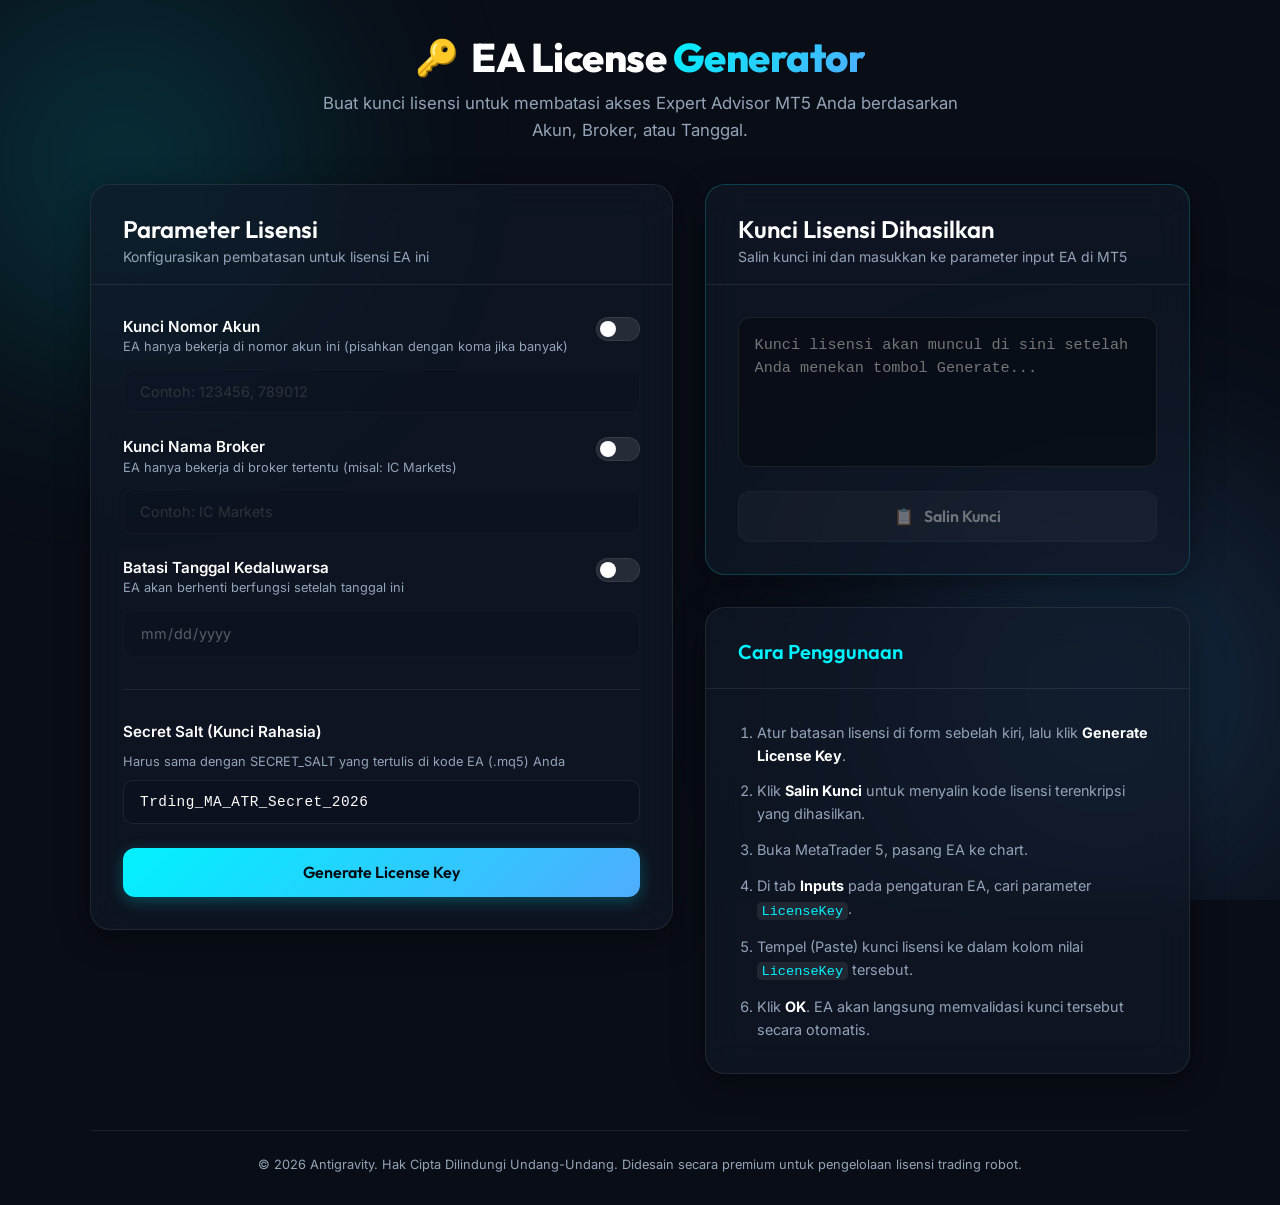
==== LicenseGenerator/index.html @ a2bd049f "Add files via upload" ====
<!DOCTYPE html>
<html lang="id">
<head>
    <meta charset="UTF-8">
    <meta name="viewport" content="width=device-width, initial-scale=1.0">
    <title>MT5 EA License Key Generator</title>
    <link rel="preconnect" href="https://fonts.googleapis.com">
    <link rel="preconnect" href="https://fonts.gstatic.com" crossorigin>
    <link href="https://fonts.googleapis.com/css2?family=Inter:wght@300;400;500;600;700&family=Outfit:wght@400;500;600;700;800&display=swap" rel="stylesheet">
    <link rel="stylesheet" href="style.css">
</head>
<body>
    <!-- Background Decorative Glows -->
    <div class="glow-bg">
        <div class="glow-circle glow-circle-1"></div>
        <div class="glow-circle glow-circle-2"></div>
    </div>

    <div class="container">
        <!-- Header -->
        <header>
            <div class="logo">
                <span class="logo-icon">🔑</span>
                <h1>EA License <span>Generator</span></h1>
            </div>
            <p class="subtitle">Buat kunci lisensi untuk membatasi akses Expert Advisor MT5 Anda berdasarkan Akun, Broker, atau Tanggal.</p>
        </header>

        <div class="grid">
            <!-- Form Card -->
            <div class="card glass">
                <div class="card-header">
                    <h2>Parameter Lisensi</h2>
                    <p>Konfigurasikan pembatasan untuk lisensi EA ini</p>
                </div>
                
                <div class="card-body">
                    <!-- Account Lock -->
                    <div class="form-group">
                        <div class="toggle-container">
                            <label for="lock-account-toggle" class="toggle-label">
                                <span class="label-title">Kunci Nomor Akun</span>
                                <span class="label-desc">EA hanya bekerja di nomor akun ini (pisahkan dengan koma jika banyak)</span>
                            </label>
                            <label class="switch">
                                <input type="checkbox" id="lock-account-toggle">
                                <span class="slider"></span>
                            </label>
                        </div>
                        <input type="text" id="account-input" class="form-control" placeholder="Contoh: 123456, 789012" disabled>
                    </div>

                    <!-- Broker Lock -->
                    <div class="form-group">
                        <div class="toggle-container">
                            <label for="lock-broker-toggle" class="toggle-label">
                                <span class="label-title">Kunci Nama Broker</span>
                                <span class="label-desc">EA hanya bekerja di broker tertentu (misal: IC Markets)</span>
                            </label>
                            <label class="switch">
                                <input type="checkbox" id="lock-broker-toggle">
                                <span class="slider"></span>
                            </label>
                        </div>
                        <input type="text" id="broker-input" class="form-control" placeholder="Contoh: IC Markets" disabled>
                    </div>

                    <!-- Expiration Lock -->
                    <div class="form-group">
                        <div class="toggle-container">
                            <label for="lock-expiry-toggle" class="toggle-label">
                                <span class="label-title">Batasi Tanggal Kedaluwarsa</span>
                                <span class="label-desc">EA akan berhenti berfungsi setelah tanggal ini</span>
                            </label>
                            <label class="switch">
                                <input type="checkbox" id="lock-expiry-toggle">
                                <span class="slider"></span>
                            </label>
                        </div>
                        <input type="date" id="expiry-input" class="form-control" disabled>
                    </div>

                    <div class="divider"></div>

                    <!-- Secret Salt -->
                    <div class="form-group">
                        <label for="salt-input" class="label-title">Secret Salt (Kunci Rahasia)</label>
                        <span class="label-desc">Harus sama dengan SECRET_SALT yang tertulis di kode EA (.mq5) Anda</span>
                        <input type="text" id="salt-input" class="form-control font-mono" value="Trding_MA_ATR_Secret_2026">
                    </div>

                    <!-- Action Button -->
                    <button id="generate-btn" class="btn btn-primary">
                        <span>Generate License Key</span>
                        <span class="spinner hidden"></span>
                    </button>
                </div>
            </div>

            <!-- Output and Instructions -->
            <div class="right-column">
                <!-- Output Card -->
                <div class="card glass result-card">
                    <div class="card-header">
                        <h2>Kunci Lisensi Dihasilkan</h2>
                        <p>Salin kunci ini dan masukkan ke parameter input EA di MT5</p>
                    </div>
                    <div class="card-body">
                        <div class="result-box">
                            <textarea id="license-output" readonly placeholder="Kunci lisensi akan muncul di sini setelah Anda menekan tombol Generate..."></textarea>
                        </div>
                        <button id="copy-btn" class="btn btn-secondary" disabled>
                            <span class="btn-icon">📋</span> <span id="copy-text">Salin Kunci</span>
                        </button>
                    </div>
                </div>

                <!-- How to Use Card -->
                <div class="card glass info-card">
                    <div class="card-header">
                        <h3>Cara Penggunaan</h3>
                    </div>
                    <div class="card-body">
                        <ol class="steps-list">
                            <li>Atur batasan lisensi di form sebelah kiri, lalu klik <strong>Generate License Key</strong>.</li>
                            <li>Klik <strong>Salin Kunci</strong> untuk menyalin kode lisensi terenkripsi yang dihasilkan.</li>
                            <li>Buka MetaTrader 5, pasang EA ke chart.</li>
                            <li>Di tab <strong>Inputs</strong> pada pengaturan EA, cari parameter <code>LicenseKey</code>.</li>
                            <li>Tempel (Paste) kunci lisensi ke dalam kolom nilai <code>LicenseKey</code> tersebut.</li>
                            <li>Klik <strong>OK</strong>. EA akan langsung memvalidasi kunci tersebut secara otomatis.</li>
                        </ol>
                    </div>
                </div>
            </div>
        </div>
        
        <footer>
            <p>&copy; 2026 Antigravity. Hak Cipta Dilindungi Undang-Undang. Didesain secara premium untuk pengelolaan lisensi trading robot.</p>
        </footer>
    </div>

    <script src="script.js"></script>
</body>
</html>
---- LicenseGenerator/style.css ----
/* Reset & Base Styles */
* {
    margin: 0;
    padding: 0;
    box-sizing: border-box;
}

:root {
    --bg-primary: #090d16;
    --bg-surface: rgba(17, 25, 40, 0.65);
    --border-color: rgba(255, 255, 255, 0.08);
    --text-primary: #ffffff;
    --text-secondary: #94a3b8;
    --accent-teal: #00f2fe;
    --accent-blue: #4facfe;
    --accent-glow: rgba(0, 242, 254, 0.15);
    --font-heading: 'Outfit', sans-serif;
    --font-body: 'Inter', sans-serif;
    --transition-fast: 0.2s ease;
    --transition-normal: 0.3s cubic-bezier(0.4, 0, 0.2, 1);
}

body {
    background-color: var(--bg-primary);
    color: var(--text-primary);
    font-family: var(--font-body);
    min-height: 100vh;
    display: flex;
    justify-content: center;
    align-items: center;
    overflow-x: hidden;
    position: relative;
    padding: 2rem 1rem;
}

/* Background Glowing Circles */
.glow-bg {
    position: fixed;
    top: 0;
    left: 0;
    width: 100%;
    height: 100%;
    z-index: -1;
    overflow: hidden;
    pointer-events: none;
}

.glow-circle {
    position: absolute;
    border-radius: 50%;
    filter: blur(120px);
    opacity: 0.3;
}

.glow-circle-1 {
    top: -10%;
    left: -10%;
    width: 500px;
    height: 500px;
    background: radial-gradient(circle, var(--accent-teal) 0%, rgba(79, 172, 254, 0) 70%);
    animation: float1 20s infinite alternate;
}

.glow-circle-2 {
    bottom: -10%;
    right: -10%;
    width: 600px;
    height: 600px;
    background: radial-gradient(circle, var(--accent-blue) 0%, rgba(0, 242, 254, 0) 70%);
    animation: float2 25s infinite alternate;
}

@keyframes float1 {
    0% { transform: translate(0, 0) scale(1); }
    100% { transform: translate(50px, 80px) scale(1.1); }
}

@keyframes float2 {
    0% { transform: translate(0, 0) scale(1); }
    100% { transform: translate(-80px, -50px) scale(1.05); }
}

/* Container & Layout */
.container {
    width: 100%;
    max-width: 1100px;
    margin: 0 auto;
    display: flex;
    flex-direction: column;
    gap: 2.5rem;
}

header {
    text-align: center;
}

.logo {
    display: flex;
    align-items: center;
    justify-content: center;
    gap: 0.8rem;
    margin-bottom: 0.5rem;
}

.logo-icon {
    font-size: 2.2rem;
    animation: pulseKey 3s infinite ease-in-out;
}

@keyframes pulseKey {
    0%, 100% { transform: scale(1) rotate(0deg); }
    50% { transform: scale(1.1) rotate(15deg); }
}

header h1 {
    font-family: var(--font-heading);
    font-size: 2.5rem;
    font-weight: 800;
    letter-spacing: -0.5px;
}

header h1 span {
    background: linear-gradient(135deg, var(--accent-teal), var(--accent-blue));
    -webkit-background-clip: text;
    -webkit-text-fill-color: transparent;
}

.subtitle {
    color: var(--text-secondary);
    font-size: 1.05rem;
    max-width: 650px;
    margin: 0 auto;
    line-height: 1.6;
}

.grid {
    display: grid;
    grid-template-columns: 1.2fr 1fr;
    gap: 2rem;
    align-items: start;
}

.right-column {
    display: flex;
    flex-direction: column;
    gap: 2rem;
}

/* Card Styling (Glassmorphism) */
.card {
    border-radius: 1.25rem;
    border: 1px solid var(--border-color);
    overflow: hidden;
    transition: transform var(--transition-normal), box-shadow var(--transition-normal);
}

.card.glass {
    background: var(--bg-surface);
    backdrop-filter: blur(20px);
    -webkit-backdrop-filter: blur(20px);
    box-shadow: 0 8px 32px 0 rgba(0, 0, 0, 0.4);
}

.card:hover {
    transform: translateY(-2px);
    box-shadow: 0 12px 40px 0 rgba(0, 0, 0, 0.5), 0 0 15px 0 var(--accent-glow);
}

.card-header {
    padding: 1.8rem 2rem 1.2rem;
    border-bottom: 1px solid var(--border-color);
}

.card-header h2 {
    font-family: var(--font-heading);
    font-size: 1.5rem;
    font-weight: 600;
    margin-bottom: 0.25rem;
}

.card-header h3 {
    font-family: var(--font-heading);
    font-size: 1.25rem;
    font-weight: 600;
    color: var(--accent-teal);
}

.card-header p {
    color: var(--text-secondary);
    font-size: 0.875rem;
}

.card-body {
    padding: 2rem;
    display: flex;
    flex-direction: column;
    gap: 1.5rem;
}

/* Form Elements */
.form-group {
    display: flex;
    flex-direction: column;
    gap: 0.6rem;
}

.toggle-container {
    display: flex;
    justify-content: space-between;
    align-items: flex-start;
    gap: 1.5rem;
    margin-bottom: 0.2rem;
}

.toggle-label {
    display: flex;
    flex-direction: column;
    cursor: pointer;
}

.label-title {
    font-weight: 600;
    font-size: 0.95rem;
    color: var(--text-primary);
}

.label-desc {
    font-size: 0.8rem;
    color: var(--text-secondary);
    line-height: 1.4;
    margin-top: 0.15rem;
}

.form-control {
    background: rgba(10, 15, 30, 0.5);
    border: 1px solid var(--border-color);
    border-radius: 0.6rem;
    padding: 0.8rem 1rem;
    color: var(--text-primary);
    font-family: var(--font-body);
    font-size: 0.9rem;
    transition: border-color var(--transition-fast), box-shadow var(--transition-fast);
}

.form-control:focus {
    outline: none;
    border-color: var(--accent-teal);
    box-shadow: 0 0 8px 0 var(--accent-glow);
}

.form-control:disabled {
    opacity: 0.3;
    cursor: not-allowed;
}

.font-mono {
    font-family: 'Courier New', Courier, monospace;
    letter-spacing: 0.5px;
}

/* Divider */
.divider {
    height: 1px;
    background: var(--border-color);
    margin: 0.5rem 0;
}

/* Switches (Toggles) */
.switch {
    position: relative;
    display: inline-block;
    width: 44px;
    height: 24px;
    flex-shrink: 0;
}

.switch input {
    opacity: 0;
    width: 0;
    height: 0;
}

.slider {
    position: absolute;
    cursor: pointer;
    top: 0;
    left: 0;
    right: 0;
    bottom: 0;
    background-color: rgba(255, 255, 255, 0.1);
    transition: .4s;
    border-radius: 24px;
    border: 1px solid var(--border-color);
}

.slider:before {
    position: absolute;
    content: "";
    height: 16px;
    width: 16px;
    left: 3px;
    bottom: 3px;
    background-color: white;
    transition: .4s;
    border-radius: 50%;
}

input:checked + .slider {
    background: linear-gradient(135deg, var(--accent-teal), var(--accent-blue));
}

input:checked + .slider:before {
    transform: translateX(20px);
}

/* Buttons */
.btn {
    display: flex;
    justify-content: center;
    align-items: center;
    gap: 0.6rem;
    font-family: var(--font-heading);
    font-weight: 600;
    font-size: 1rem;
    padding: 0.9rem 1.8rem;
    border-radius: 0.75rem;
    cursor: pointer;
    transition: transform var(--transition-fast), opacity var(--transition-fast), box-shadow var(--transition-fast);
    border: none;
}

.btn-primary {
    background: linear-gradient(135deg, var(--accent-teal), var(--accent-blue));
    color: #050a12;
    box-shadow: 0 4px 15px rgba(0, 242, 254, 0.25);
}

.btn-primary:hover {
    transform: scale(1.02);
    box-shadow: 0 6px 20px rgba(0, 242, 254, 0.4);
}

.btn-primary:active {
    transform: scale(0.98);
}

.btn-secondary {
    background: rgba(255, 255, 255, 0.08);
    color: var(--text-primary);
    border: 1px solid var(--border-color);
}

.btn-secondary:hover:not(:disabled) {
    background: rgba(255, 255, 255, 0.15);
    transform: scale(1.02);
}

.btn:disabled {
    opacity: 0.4;
    cursor: not-allowed;
}

/* Spinner */
.spinner {
    width: 18px;
    height: 18px;
    border: 2px solid rgba(5, 10, 18, 0.3);
    border-top: 2px solid #050a12;
    border-radius: 50%;
    animation: spin 0.8s linear infinite;
}

.hidden {
    display: none !important;
}

@keyframes spin {
    0% { transform: rotate(0deg); }
    100% { transform: rotate(360deg); }
}

/* Result Card & Box */
.result-card {
    border-color: rgba(0, 242, 254, 0.2);
}

.result-box {
    background: rgba(5, 10, 18, 0.6);
    border: 1px solid var(--border-color);
    border-radius: 0.75rem;
    padding: 1rem;
    height: 150px;
}

.result-box textarea {
    width: 100%;
    height: 100%;
    background: transparent;
    border: none;
    outline: none;
    resize: none;
    color: var(--accent-teal);
    font-family: 'Courier New', Courier, monospace;
    font-size: 0.95rem;
    line-height: 1.5;
    word-break: break-all;
}

/* How to Use Info */
.info-card {
    font-size: 0.9rem;
    line-height: 1.6;
}

.steps-list {
    padding-left: 1.2rem;
    color: var(--text-secondary);
    display: flex;
    flex-direction: column;
    gap: 0.8rem;
}

.steps-list li strong {
    color: var(--text-primary);
}

.steps-list li code {
    background: rgba(255, 255, 255, 0.08);
    padding: 0.1rem 0.3rem;
    border-radius: 0.3rem;
    font-family: monospace;
    font-size: 0.85rem;
    color: var(--accent-teal);
}

/* Footer */
footer {
    text-align: center;
    color: var(--text-secondary);
    font-size: 0.8rem;
    margin-top: 1rem;
    border-top: 1px solid var(--border-color);
    padding-top: 1.5rem;
    line-height: 1.5;
}

/* Responsive Grid */
@media (max-width: 900px) {
    .grid {
        grid-template-columns: 1fr;
    }
    
    body {
        padding: 1rem;
    }
}
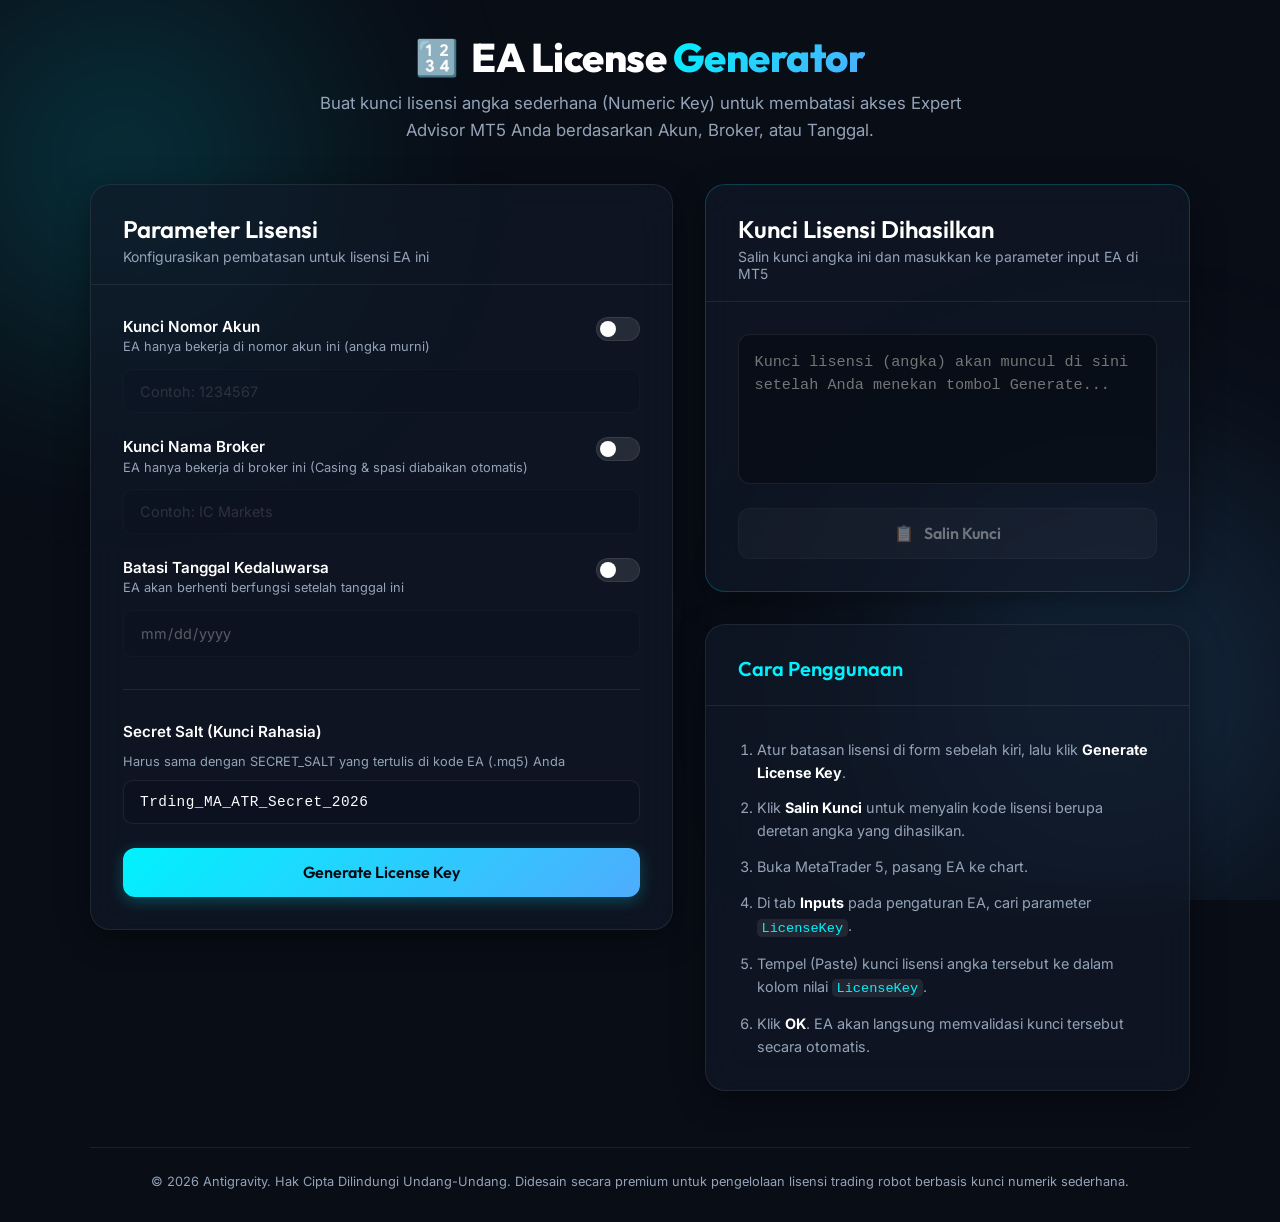
==== commit b8d2a9a2: "Add files via upload" ====
--- a/LicenseGenerator/index.html
+++ b/LicenseGenerator/index.html
@@ -3,7 +3,7 @@
 <head>
     <meta charset="UTF-8">
     <meta name="viewport" content="width=device-width, initial-scale=1.0">
-    <title>MT5 EA License Key Generator</title>
+    <title>MT5 EA License Key Generator (Numeric)</title>
     <link rel="preconnect" href="https://fonts.googleapis.com">
     <link rel="preconnect" href="https://fonts.gstatic.com" crossorigin>
     <link href="https://fonts.googleapis.com/css2?family=Inter:wght@300;400;500;600;700&family=Outfit:wght@400;500;600;700;800&display=swap" rel="stylesheet">
@@ -20,10 +20,10 @@
         <!-- Header -->
         <header>
             <div class="logo">
-                <span class="logo-icon">🔑</span>
+                <span class="logo-icon">🔢</span>
                 <h1>EA License <span>Generator</span></h1>
             </div>
-            <p class="subtitle">Buat kunci lisensi untuk membatasi akses Expert Advisor MT5 Anda berdasarkan Akun, Broker, atau Tanggal.</p>
+            <p class="subtitle">Buat kunci lisensi angka sederhana (Numeric Key) untuk membatasi akses Expert Advisor MT5 Anda berdasarkan Akun, Broker, atau Tanggal.</p>
         </header>
 
         <div class="grid">
@@ -40,14 +40,14 @@
                         <div class="toggle-container">
                             <label for="lock-account-toggle" class="toggle-label">
                                 <span class="label-title">Kunci Nomor Akun</span>
-                                <span class="label-desc">EA hanya bekerja di nomor akun ini (pisahkan dengan koma jika banyak)</span>
+                                <span class="label-desc">EA hanya bekerja di nomor akun ini (angka murni)</span>
                             </label>
                             <label class="switch">
                                 <input type="checkbox" id="lock-account-toggle">
                                 <span class="slider"></span>
                             </label>
                         </div>
-                        <input type="text" id="account-input" class="form-control" placeholder="Contoh: 123456, 789012" disabled>
+                        <input type="text" id="account-input" class="form-control" placeholder="Contoh: 1234567" disabled>
                     </div>
 
                     <!-- Broker Lock -->
@@ -55,7 +55,7 @@
                         <div class="toggle-container">
                             <label for="lock-broker-toggle" class="toggle-label">
                                 <span class="label-title">Kunci Nama Broker</span>
-                                <span class="label-desc">EA hanya bekerja di broker tertentu (misal: IC Markets)</span>
+                                <span class="label-desc">EA hanya bekerja di broker ini (Casing & spasi diabaikan otomatis)</span>
                             </label>
                             <label class="switch">
                                 <input type="checkbox" id="lock-broker-toggle">
@@ -103,11 +103,11 @@
                 <div class="card glass result-card">
                     <div class="card-header">
                         <h2>Kunci Lisensi Dihasilkan</h2>
-                        <p>Salin kunci ini dan masukkan ke parameter input EA di MT5</p>
+                        <p>Salin kunci angka ini dan masukkan ke parameter input EA di MT5</p>
                     </div>
                     <div class="card-body">
                         <div class="result-box">
-                            <textarea id="license-output" readonly placeholder="Kunci lisensi akan muncul di sini setelah Anda menekan tombol Generate..."></textarea>
+                            <textarea id="license-output" readonly placeholder="Kunci lisensi (angka) akan muncul di sini setelah Anda menekan tombol Generate..."></textarea>
                         </div>
                         <button id="copy-btn" class="btn btn-secondary" disabled>
                             <span class="btn-icon">📋</span> <span id="copy-text">Salin Kunci</span>
@@ -123,10 +123,10 @@
                     <div class="card-body">
                         <ol class="steps-list">
                             <li>Atur batasan lisensi di form sebelah kiri, lalu klik <strong>Generate License Key</strong>.</li>
-                            <li>Klik <strong>Salin Kunci</strong> untuk menyalin kode lisensi terenkripsi yang dihasilkan.</li>
+                            <li>Klik <strong>Salin Kunci</strong> untuk menyalin kode lisensi berupa deretan angka yang dihasilkan.</li>
                             <li>Buka MetaTrader 5, pasang EA ke chart.</li>
                             <li>Di tab <strong>Inputs</strong> pada pengaturan EA, cari parameter <code>LicenseKey</code>.</li>
-                            <li>Tempel (Paste) kunci lisensi ke dalam kolom nilai <code>LicenseKey</code> tersebut.</li>
+                            <li>Tempel (Paste) kunci lisensi angka tersebut ke dalam kolom nilai <code>LicenseKey</code>.</li>
                             <li>Klik <strong>OK</strong>. EA akan langsung memvalidasi kunci tersebut secara otomatis.</li>
                         </ol>
                     </div>
@@ -135,7 +135,7 @@
         </div>
         
         <footer>
-            <p>&copy; 2026 Antigravity. Hak Cipta Dilindungi Undang-Undang. Didesain secara premium untuk pengelolaan lisensi trading robot.</p>
+            <p>&copy; 2026 Antigravity. Hak Cipta Dilindungi Undang-Undang. Didesain secara premium untuk pengelolaan lisensi trading robot berbasis kunci numerik sederhana.</p>
         </footer>
     </div>
 
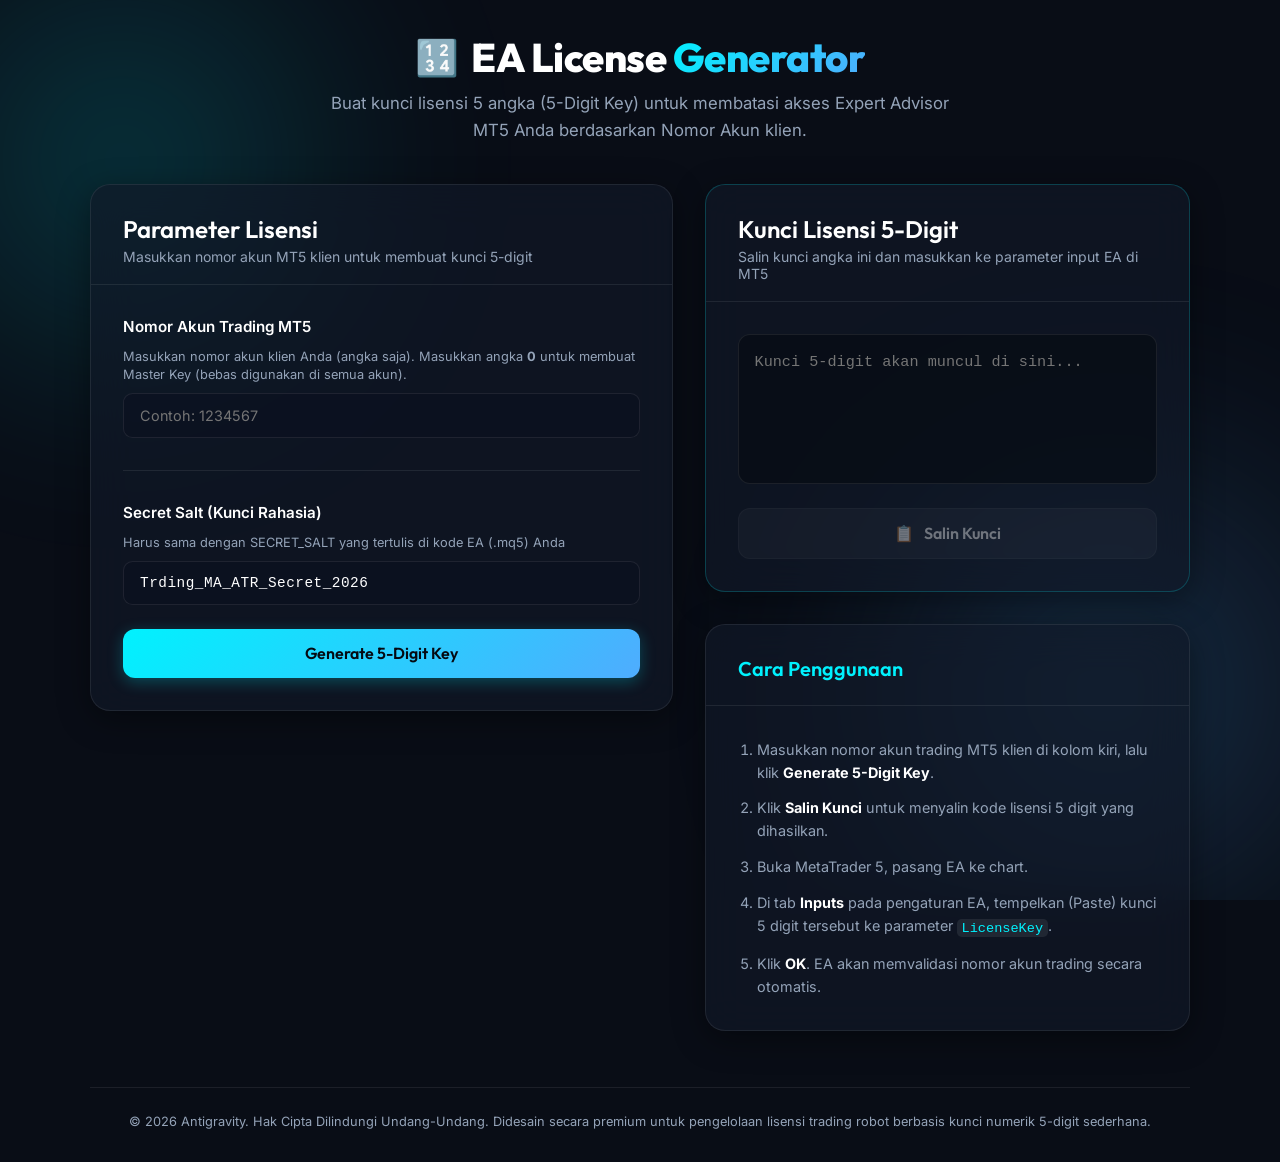
==== commit 39167881: "Add files via upload" ====
--- a/LicenseGenerator/index.html
+++ b/LicenseGenerator/index.html
@@ -3,7 +3,7 @@
 <head>
     <meta charset="UTF-8">
     <meta name="viewport" content="width=device-width, initial-scale=1.0">
-    <title>MT5 EA License Key Generator (Numeric)</title>
+    <title>MT5 EA License Key Generator (5-Digit)</title>
     <link rel="preconnect" href="https://fonts.googleapis.com">
     <link rel="preconnect" href="https://fonts.gstatic.com" crossorigin>
     <link href="https://fonts.googleapis.com/css2?family=Inter:wght@300;400;500;600;700&family=Outfit:wght@400;500;600;700;800&display=swap" rel="stylesheet">
@@ -23,7 +23,7 @@
                 <span class="logo-icon">🔢</span>
                 <h1>EA License <span>Generator</span></h1>
             </div>
-            <p class="subtitle">Buat kunci lisensi angka sederhana (Numeric Key) untuk membatasi akses Expert Advisor MT5 Anda berdasarkan Akun, Broker, atau Tanggal.</p>
+            <p class="subtitle">Buat kunci lisensi 5 angka (5-Digit Key) untuk membatasi akses Expert Advisor MT5 Anda berdasarkan Nomor Akun klien.</p>
         </header>
 
         <div class="grid">
@@ -31,53 +31,15 @@
             <div class="card glass">
                 <div class="card-header">
                     <h2>Parameter Lisensi</h2>
-                    <p>Konfigurasikan pembatasan untuk lisensi EA ini</p>
+                    <p>Masukkan nomor akun MT5 klien untuk membuat kunci 5-digit</p>
                 </div>
                 
                 <div class="card-body">
                     <!-- Account Lock -->
                     <div class="form-group">
-                        <div class="toggle-container">
-                            <label for="lock-account-toggle" class="toggle-label">
-                                <span class="label-title">Kunci Nomor Akun</span>
-                                <span class="label-desc">EA hanya bekerja di nomor akun ini (angka murni)</span>
-                            </label>
-                            <label class="switch">
-                                <input type="checkbox" id="lock-account-toggle">
-                                <span class="slider"></span>
-                            </label>
-                        </div>
-                        <input type="text" id="account-input" class="form-control" placeholder="Contoh: 1234567" disabled>
-                    </div>
-
-                    <!-- Broker Lock -->
-                    <div class="form-group">
-                        <div class="toggle-container">
-                            <label for="lock-broker-toggle" class="toggle-label">
-                                <span class="label-title">Kunci Nama Broker</span>
-                                <span class="label-desc">EA hanya bekerja di broker ini (Casing & spasi diabaikan otomatis)</span>
-                            </label>
-                            <label class="switch">
-                                <input type="checkbox" id="lock-broker-toggle">
-                                <span class="slider"></span>
-                            </label>
-                        </div>
-                        <input type="text" id="broker-input" class="form-control" placeholder="Contoh: IC Markets" disabled>
-                    </div>
-
-                    <!-- Expiration Lock -->
-                    <div class="form-group">
-                        <div class="toggle-container">
-                            <label for="lock-expiry-toggle" class="toggle-label">
-                                <span class="label-title">Batasi Tanggal Kedaluwarsa</span>
-                                <span class="label-desc">EA akan berhenti berfungsi setelah tanggal ini</span>
-                            </label>
-                            <label class="switch">
-                                <input type="checkbox" id="lock-expiry-toggle">
-                                <span class="slider"></span>
-                            </label>
-                        </div>
-                        <input type="date" id="expiry-input" class="form-control" disabled>
+                        <label for="account-input" class="label-title">Nomor Akun Trading MT5</label>
+                        <span class="label-desc">Masukkan nomor akun klien Anda (angka saja). Masukkan angka <strong>0</strong> untuk membuat Master Key (bebas digunakan di semua akun).</span>
+                        <input type="text" id="account-input" class="form-control" placeholder="Contoh: 1234567" required>
                     </div>
 
                     <div class="divider"></div>
@@ -91,7 +53,7 @@
 
                     <!-- Action Button -->
                     <button id="generate-btn" class="btn btn-primary">
-                        <span>Generate License Key</span>
+                        <span>Generate 5-Digit Key</span>
                         <span class="spinner hidden"></span>
                     </button>
                 </div>
@@ -102,12 +64,12 @@
                 <!-- Output Card -->
                 <div class="card glass result-card">
                     <div class="card-header">
-                        <h2>Kunci Lisensi Dihasilkan</h2>
+                        <h2>Kunci Lisensi 5-Digit</h2>
                         <p>Salin kunci angka ini dan masukkan ke parameter input EA di MT5</p>
                     </div>
                     <div class="card-body">
-                        <div class="result-box">
-                            <textarea id="license-output" readonly placeholder="Kunci lisensi (angka) akan muncul di sini setelah Anda menekan tombol Generate..."></textarea>
+                        <div class="result-box result-box-short">
+                            <textarea id="license-output" readonly placeholder="Kunci 5-digit akan muncul di sini..."></textarea>
                         </div>
                         <button id="copy-btn" class="btn btn-secondary" disabled>
                             <span class="btn-icon">📋</span> <span id="copy-text">Salin Kunci</span>
@@ -122,12 +84,11 @@
                     </div>
                     <div class="card-body">
                         <ol class="steps-list">
-                            <li>Atur batasan lisensi di form sebelah kiri, lalu klik <strong>Generate License Key</strong>.</li>
-                            <li>Klik <strong>Salin Kunci</strong> untuk menyalin kode lisensi berupa deretan angka yang dihasilkan.</li>
+                            <li>Masukkan nomor akun trading MT5 klien di kolom kiri, lalu klik <strong>Generate 5-Digit Key</strong>.</li>
+                            <li>Klik <strong>Salin Kunci</strong> untuk menyalin kode lisensi 5 digit yang dihasilkan.</li>
                             <li>Buka MetaTrader 5, pasang EA ke chart.</li>
-                            <li>Di tab <strong>Inputs</strong> pada pengaturan EA, cari parameter <code>LicenseKey</code>.</li>
-                            <li>Tempel (Paste) kunci lisensi angka tersebut ke dalam kolom nilai <code>LicenseKey</code>.</li>
-                            <li>Klik <strong>OK</strong>. EA akan langsung memvalidasi kunci tersebut secara otomatis.</li>
+                            <li>Di tab <strong>Inputs</strong> pada pengaturan EA, tempelkan (Paste) kunci 5 digit tersebut ke parameter <code>LicenseKey</code>.</li>
+                            <li>Klik <strong>OK</strong>. EA akan memvalidasi nomor akun trading secara otomatis.</li>
                         </ol>
                     </div>
                 </div>
@@ -135,7 +96,7 @@
         </div>
         
         <footer>
-            <p>&copy; 2026 Antigravity. Hak Cipta Dilindungi Undang-Undang. Didesain secara premium untuk pengelolaan lisensi trading robot berbasis kunci numerik sederhana.</p>
+            <p>&copy; 2026 Antigravity. Hak Cipta Dilindungi Undang-Undang. Didesain secara premium untuk pengelolaan lisensi trading robot berbasis kunci numerik 5-digit sederhana.</p>
         </footer>
     </div>
 
